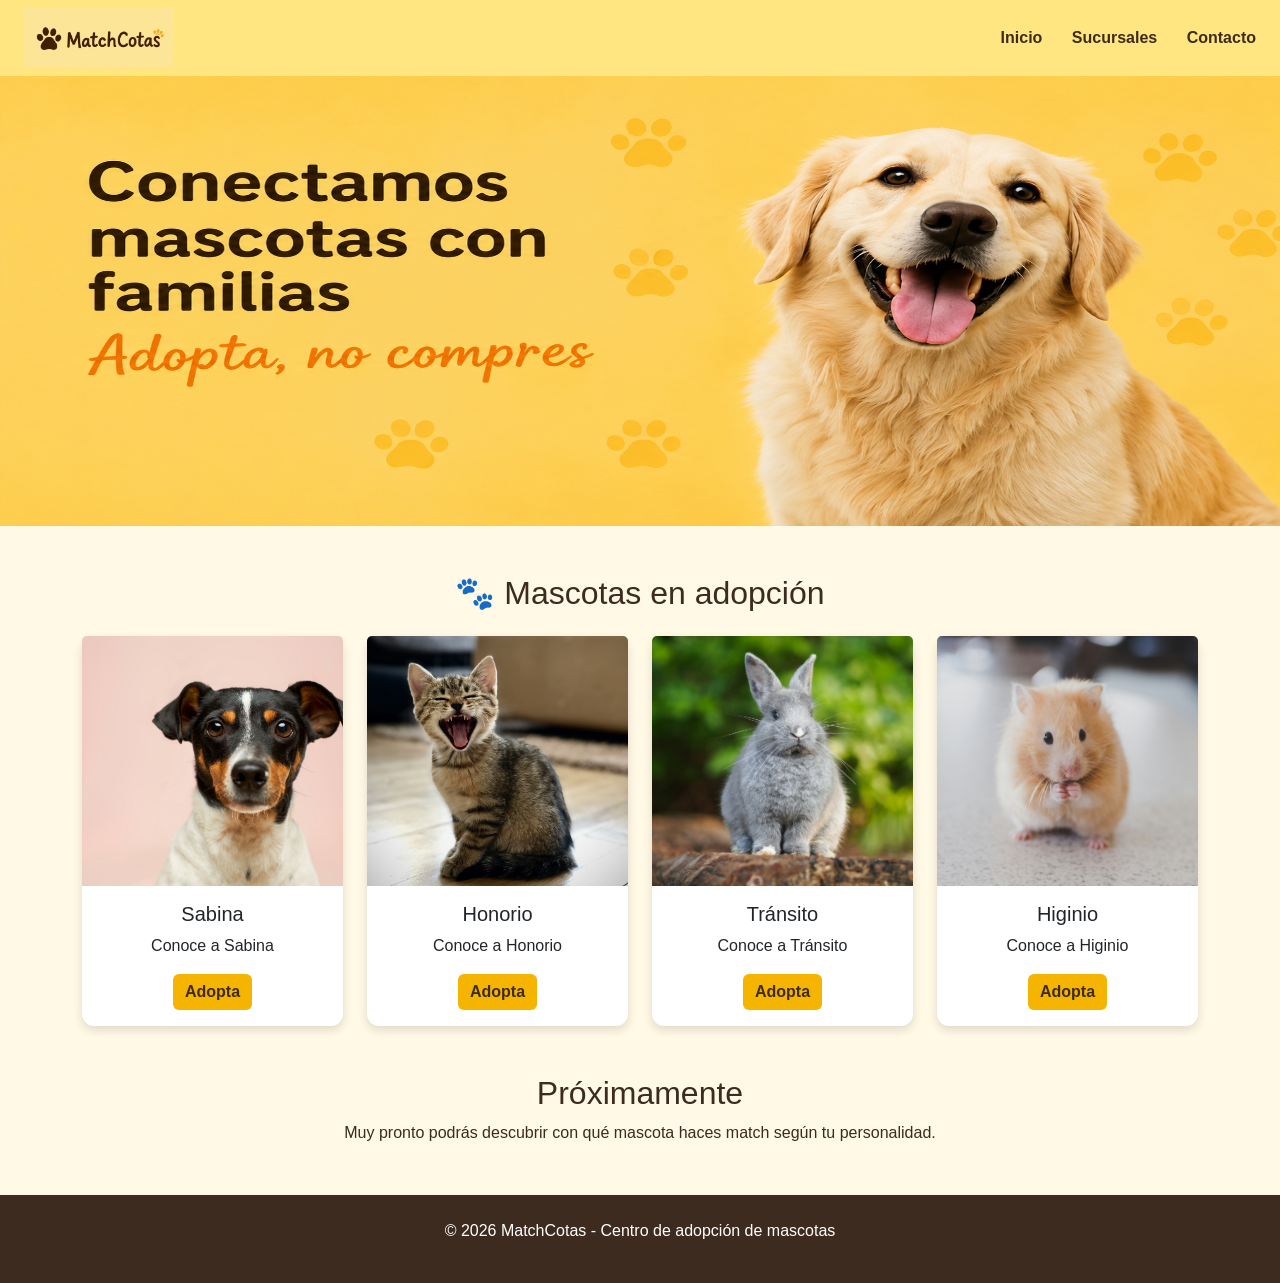
==== frontend/index.html @ 790fc388 "Add files via upload" ====
<!doctype html>
<html lang="es">

<head>
    <meta charset="utf-8">
    <meta name="viewport" content="width=device-width, initial-scale=1">
    <title>MatchCotas</title>

    <link href="https://cdn.jsdelivr.net/npm/bootstrap@5.3.8/dist/css/bootstrap.min.css" rel="stylesheet">
    <link rel="stylesheet" href="css/style.css">
</head>

<body>

    <header class="main-header d-flex justify-content-between align-items-center px-4 py-2">
        <img src="img/logo.png" alt="Logo MatchCotas" class="logo">

        <nav>
            <a href="index.html">Inicio</a>
            <a href="sucursales.html">Sucursales</a>
            <a href="contacto.html">Contacto</a>
        </nav>
    </header>

    <main>

        <section class="banner">
            <img src="img/banner.png" alt="Banner MatchCotas">
        </section>

        <section class="container text-center mt-5">
            <h2 class="mb-4">🐾 Mascotas en adopción</h2>

            <div class="row g-4">

                <div class="col-md-3">
                    <div class="card h-100">
                        <img src="img/img-1.jpg" class="card-img-top" alt="Sabina">
                        <div class="card-body">
                            <h5 class="card-title">Sabina</h5>
                            <p class="card-text">Conoce a Sabina</p>
                            <a href="contacto.html" class="btn btn-warning">Adopta</a>
                        </div>
                    </div>
                </div>

                <div class="col-md-3">
                    <div class="card h-100">
                        <img src="img/img-2.jpg" class="card-img-top" alt="Honorio">
                        <div class="card-body">
                            <h5 class="card-title">Honorio</h5>
                            <p class="card-text">Conoce a Honorio</p>
                            <a href="contacto.html" class="btn btn-warning">Adopta</a>
                        </div>
                    </div>
                </div>

                <div class="col-md-3">
                    <div class="card h-100">
                        <img src="img/img-3.jpg" class="card-img-top" alt="Tránsito">
                        <div class="card-body">
                            <h5 class="card-title">Tránsito</h5>
                            <p class="card-text">Conoce a Tránsito</p>
                            <a href="contacto.html" class="btn btn-warning">Adopta</a>
                        </div>
                    </div>
                </div>

                <div class="col-md-3">
                    <div class="card h-100">
                        <img src="img/img-4.jpg" class="card-img-top" alt="Higinio">
                        <div class="card-body">
                            <h5 class="card-title">Higinio</h5>
                            <p class="card-text">Conoce a Higinio</p>
                            <a href="contacto.html" class="btn btn-warning">Adopta</a>
                        </div>
                    </div>
                </div>

            </div>
        </section>

        <section class="container text-center mt-5">
            <h2>Próximamente</h2>
            <p>Muy pronto podrás descubrir con qué mascota haces match según tu personalidad.</p>
        </section>

    </main>

    <footer class="text-center py-4">
        <p>© 2026 MatchCotas - Centro de adopción de mascotas</p>
    </footer>

</body>

</html>


<!--
<!doctype html>
<html lang="en">

<head>
    <meta charset="utf-8">
    <meta name="viewport" content="width=device-width, initial-scale=1">
    <title>Adopta!</title>
    <link href="https://cdn.jsdelivr.net/npm/bootstrap@5.3.8/dist/css/bootstrap.min.css" rel="stylesheet"
        integrity="sha384-sRIl4kxILFvY47J16cr9ZwB07vP4J8+LH7qKQnuqkuIAvNWLzeN8tE5YBujZqJLB" crossorigin="anonymous">
</head>

<body>
    <header>
        <h1>Refugio animal</h1>

        <nav class="navbar bg-body-tertiary">
            <div class="container-fluid">
                <span class="navbar-text">
                    <a href="index.html">Inicio</a>
                    <a href="sucursales.html">Sucursales</a>
                    <a href="contacto.html">Contacto</a>                </span>
            </div>
        </nav>


    </header>
    <main>
        <div class="container text-center">
            <div class="row">
                <div class="col-md-4">
                    <div class="card" style="width: 18rem;">
                        <img src="img/img-1.jpg" class="card-img-top" alt="imagen" width="200" height="250">
                        <div class="card-body">
                            <h5 class="card-title">Sabina</h5>
                            <p class="card-text">Conoce a Sabina</p>
                            <a href="#" class="card-link">Adopta</a>
                        </div>
                    </div>
                </div>
                <div class="col-md-4">
                    <div class="card" style="width: 18rem;">
                        <img src="img/img-2.jpg" class="card-img-top" alt="imagen" width="200" height="250">
                        <div class="card-body">
                            <h5 class="card-title">Honorio</h5>
                            <p class="card-text">Conoce a Honorio</p>
                            <a href="#" class="card-link">Adopta</a>
                        </div>
                    </div>
                </div>
                <div class="col-md-4">
                    <div class="card" style="width: 18rem;">
                        <img src="img/img-3.jpg" class="card-img-top" alt="imagen" width="200" height="250">
                        <div class="card-body">
                            <h5 class="card-title">Tránsito</h5>
                            <p class="card-text">Conoce a Transito</p>
                            <a href="#" class="card-link">Adopta</a>
                        </div>
                    </div>
                </div>
            </div>
        </div>



    </main>

    <script src="https://cdn.jsdelivr.net/npm/bootstrap@5.3.8/dist/js/bootstrap.bundle.min.js"
        integrity="sha384-FKyoEForCGlyvwx9Hj09JcYn3nv7wiPVlz7YYwJrWVcXK/BmnVDxM+D2scQbITxI"
        crossorigin="anonymous"></script>
</body>

</html>-->
---- frontend/css/style.css ----
body {
    background-color: #FFF9E6;
    color: #3D2B1F;
    font-family: Arial, Helvetica, sans-serif;
}

.main-header {
    background-color: #FFE680;
}

.logo {
    width: 150px;
    height: auto;
}

nav a {
    margin-left: 25px;
    color: #3D2B1F;
    font-weight: bold;
    text-decoration: none;
}

nav a:hover {
    color: #C47A00;
    text-decoration: underline;
}

.banner img {
    width: 100%;
    max-height: 450px;
    display: block;
}

.card {
    border: none;
    border-radius: 12px;
    box-shadow: 0 4px 10px rgba(61, 43, 31, 0.15);
}

.card-img-top {
    height: 250px;
    object-fit: cover;
}

.btn-warning {
    background-color: #F4B400;
    border: none;
    color: #3D2B1F;
    font-weight: bold;
}

.btn-warning:hover {
    background-color: #D99A00;
    color: white;
}

footer {
    background-color: #3D2B1F;
    color: white;
    margin-top: 50px;
}

.formulario {
    max-width: 600px;
    background-color: #FFF4CC;
    padding: 30px;
    border-radius: 12px;
}
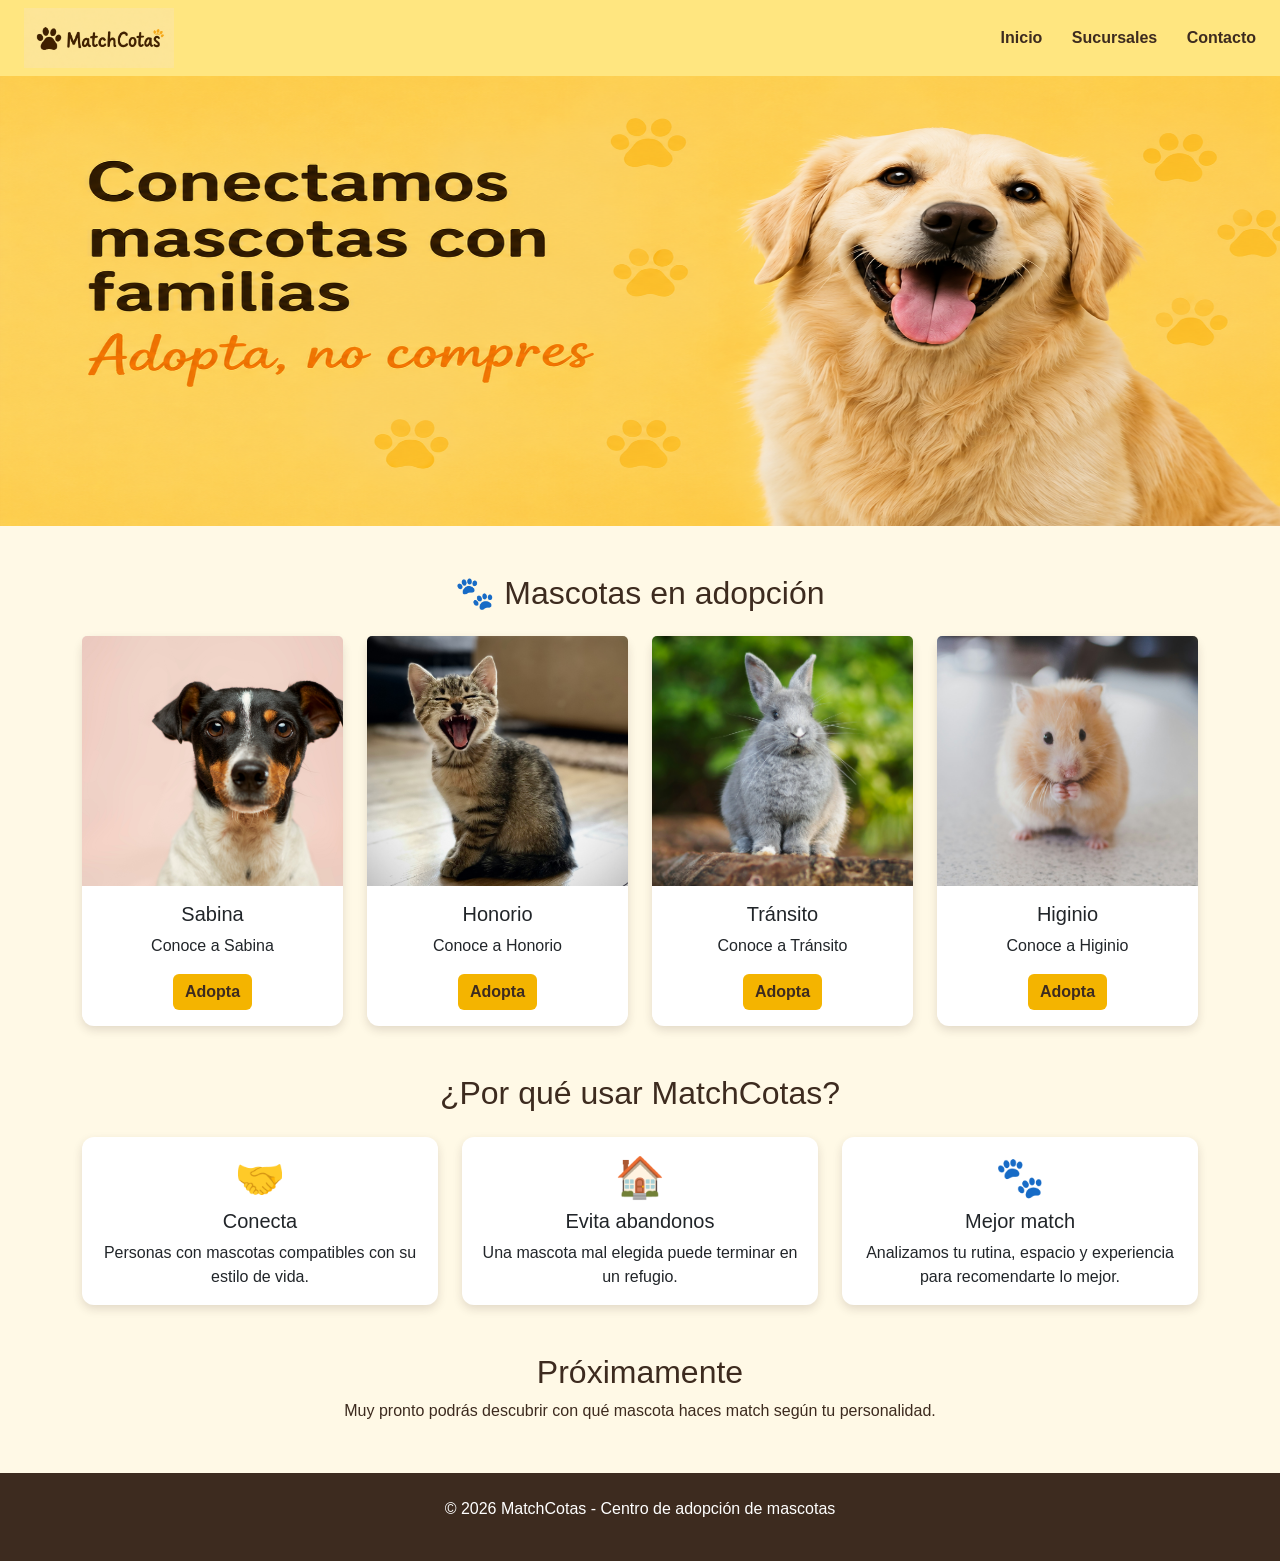
==== commit 9c23a1f2: "responsive + info" ====
--- a/frontend/index.html
+++ b/frontend/index.html
@@ -13,7 +13,9 @@
 <body>
 
     <header class="main-header d-flex justify-content-between align-items-center px-4 py-2">
-        <img src="img/logo.png" alt="Logo MatchCotas" class="logo">
+        <a href="index.html">
+    <img src="img/logo.png" alt="Logo MatchCotas" class="logo">
+    </a>
 
         <nav>
             <a href="index.html">Inicio</a>
@@ -25,7 +27,7 @@
     <main>
 
         <section class="banner">
-            <img src="img/banner.png" alt="Banner MatchCotas">
+            <img src="img/banner.png" class="img-fluid" alt="Banner MatchCotas">
         </section>
 
         <section class="container text-center mt-5">
@@ -33,7 +35,7 @@
 
             <div class="row g-4">
 
-                <div class="col-md-3">
+               <div class="col-12 col-sm-6 col-md-4 col-lg-3">
                     <div class="card h-100">
                         <img src="img/img-1.jpg" class="card-img-top" alt="Sabina">
                         <div class="card-body">
@@ -44,7 +46,7 @@
                     </div>
                 </div>
 
-                <div class="col-md-3">
+                <div class="col-12 col-sm-6 col-md-4 col-lg-3">
                     <div class="card h-100">
                         <img src="img/img-2.jpg" class="card-img-top" alt="Honorio">
                         <div class="card-body">
@@ -55,7 +57,7 @@
                     </div>
                 </div>
 
-                <div class="col-md-3">
+                <div class="col-12 col-sm-6 col-md-4 col-lg-3">
                     <div class="card h-100">
                         <img src="img/img-3.jpg" class="card-img-top" alt="Tránsito">
                         <div class="card-body">
@@ -66,7 +68,7 @@
                     </div>
                 </div>
 
-                <div class="col-md-3">
+                <div class="col-12 col-sm-6 col-md-4 col-lg-3">
                     <div class="card h-100">
                         <img src="img/img-4.jpg" class="card-img-top" alt="Higinio">
                         <div class="card-body">
@@ -79,6 +81,49 @@
 
             </div>
         </section>
+        <section class="container text-center my-5">
+    <h2 class="mb-4">¿Por qué usar MatchCotas?</h2>
+
+    <div class="row g-4">
+
+        <div class="col-md-4">
+            <div class="card h-100">
+                <div class="card-body">
+                    <h1>🤝</h1>
+                    <h5 class="card-title">Conecta</h5>
+                    <p class="card-text">
+                        Personas con mascotas compatibles con su estilo de vida.
+                    </p>
+                </div>
+            </div>
+        </div>
+
+        <div class="col-md-4">
+            <div class="card h-100">
+                <div class="card-body">
+                    <h1>🏠</h1>
+                    <h5 class="card-title">Evita abandonos</h5>
+                    <p class="card-text">
+                        Una mascota mal elegida puede terminar en un refugio.
+                    </p>
+                </div>
+            </div>
+        </div>
+
+        <div class="col-md-4">
+            <div class="card h-100">
+                <div class="card-body">
+                    <h1>🐾</h1>
+                    <h5 class="card-title">Mejor match</h5>
+                    <p class="card-text">
+                        Analizamos tu rutina, espacio y experiencia para recomendarte lo mejor.
+                    </p>
+                </div>
+            </div>
+        </div>
+
+    </div>
+</section>
 
         <section class="container text-center mt-5">
             <h2>Próximamente</h2>
--- a/frontend/css/style.css
+++ b/frontend/css/style.css
@@ -2,6 +2,12 @@
     background-color: #FFF9E6;
     color: #3D2B1F;
     font-family: Arial, Helvetica, sans-serif;
+}
+
+/* Hace que todas las imágenes sean responsive */
+img {
+    max-width: 100%;
+    height: auto;
 }
 
 .main-header {
@@ -65,4 +71,38 @@
     background-color: #FFF4CC;
     padding: 30px;
     border-radius: 12px;
+}
+
+/* Ajustes para celulares y tablets */
+@media (max-width: 768px) {
+
+    .main-header {
+        flex-direction: column;
+        text-align: center;
+    }
+
+    .logo {
+        margin-bottom: 15px;
+    }
+
+    nav {
+        margin-top: 10px;
+    }
+
+    nav a {
+        margin: 0 10px;
+        display: inline-block;
+    }
+
+    .banner img {
+        max-height: 250px;
+    }
+
+    .card-img-top {
+        height: 200px;
+    }
+
+    .formulario {
+        padding: 20px;
+    }
 }
